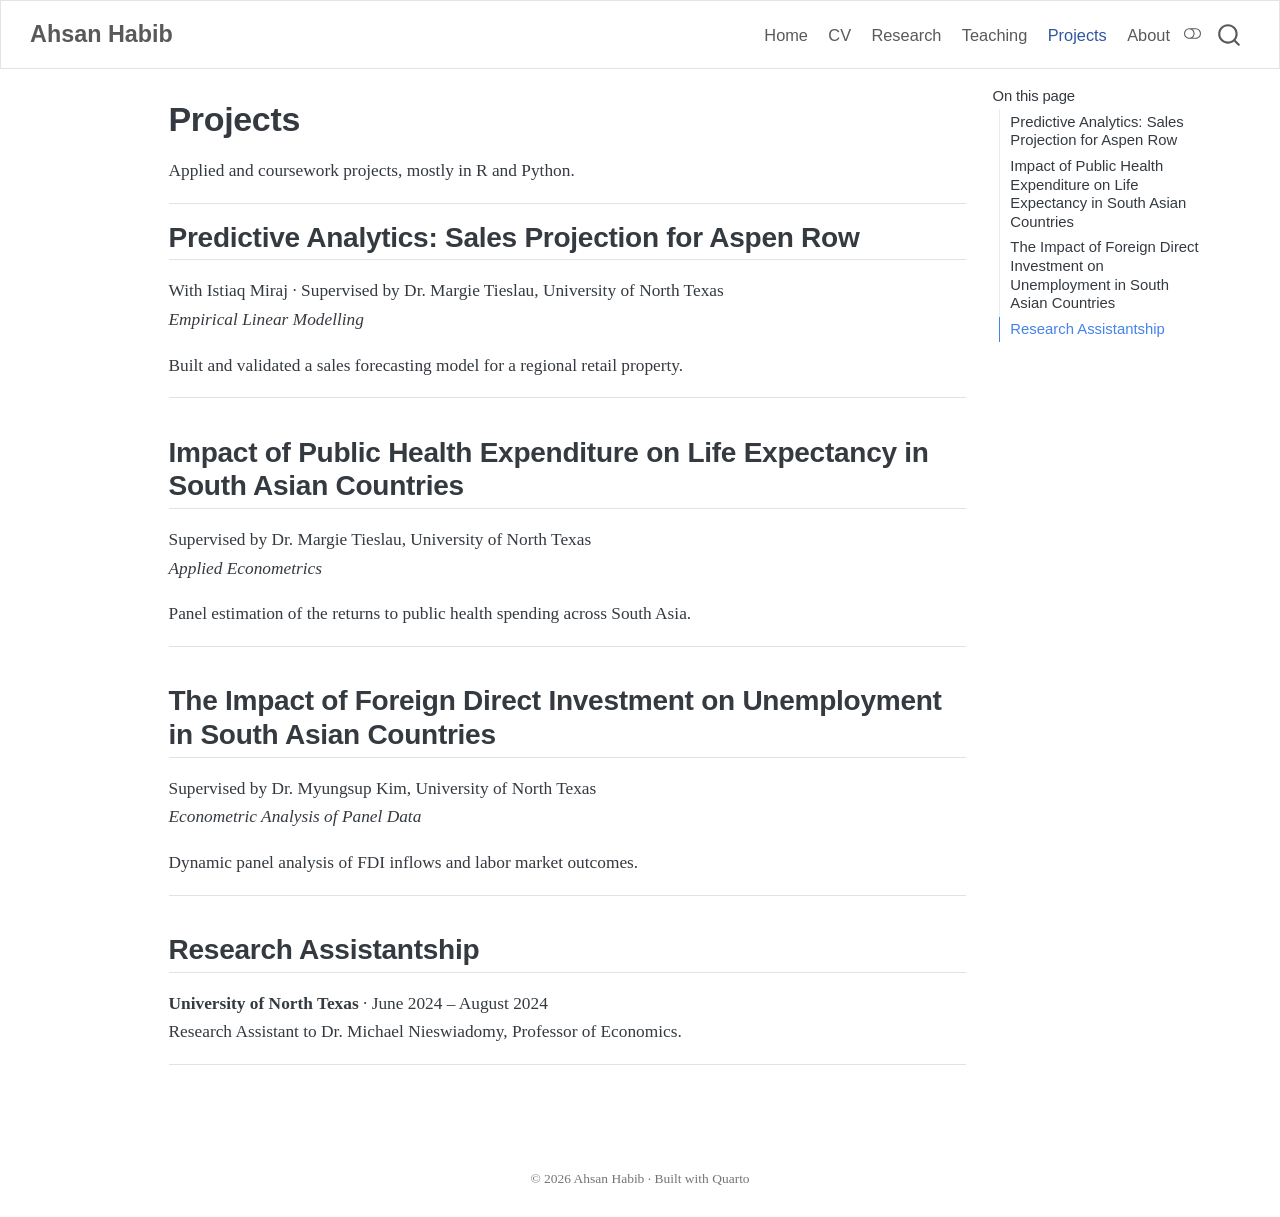
==== docs/projects.html @ 42c0e7d1 "site files" ====
<!DOCTYPE html>
<html xmlns="http://www.w3.org/1999/xhtml" lang="en" xml:lang="en"><head>

<meta charset="utf-8">
<meta name="generator" content="quarto-1.10.18">

<meta name="viewport" content="width=device-width, initial-scale=1.0, user-scalable=yes">


<title>Projects – Ahsan Habib</title>
<style>
/* Default styles provided by pandoc.
** See https://pandoc.org/MANUAL.html#variables-for-html for config info.
*/
span.smallcaps{font-variant: small-caps;}
div.columns{display: flex; gap: 1.5em;}
div.column{flex: auto;}
@media screen {
div.columns{gap: min(4vw, 1.5em);}
div.column{overflow-x: auto;}
}
div.hanging-indent{margin-left: 1.5em; text-indent: -1.5em;}
ul.task-list{list-style: none;}
ul.task-list li input[type="checkbox"] {
  width: 0.8em;
  margin: 0 0.8em 0.2em -1em; /* quarto-specific, see https://github.com/quarto-dev/quarto-cli/issues/4556 */ 
  vertical-align: middle;
}
</style>


<script src="site_libs/quarto-nav/quarto-nav.js"></script>
<script src="site_libs/quarto-nav/headroom.min.js"></script>
<script src="site_libs/clipboard/clipboard.min.js"></script>
<script src="site_libs/quarto-search/autocomplete.umd.js"></script>
<script src="site_libs/quarto-search/fuse.min.js"></script>
<script src="site_libs/quarto-search/quarto-search.js"></script>
<meta name="quarto:offset" content="./">
<link href="./images/favicon.png" rel="icon" type="image/png">
<script src="site_libs/quarto-html/quarto.js" type="module"></script>
<script src="site_libs/quarto-html/tabsets/tabsets.js" type="module"></script>
<script src="site_libs/quarto-html/popper.min.js"></script>
<script src="site_libs/quarto-html/tippy.umd.min.js"></script>
<script src="site_libs/quarto-html/anchor.min.js"></script>
<link href="site_libs/quarto-html/tippy.css" rel="stylesheet">
<link href="site_libs/quarto-html/quarto-syntax-highlighting-64a204ab8560d761af7679ceaba22944.css" rel="stylesheet" class="quarto-color-scheme" id="quarto-text-highlighting-styles">
<link href="site_libs/quarto-html/quarto-syntax-highlighting-dark-b85bc7c33db8c58e0ec93c3465666fed.css" rel="stylesheet" class="quarto-color-scheme quarto-color-alternate" id="quarto-text-highlighting-styles">
<link href="site_libs/quarto-html/quarto-syntax-highlighting-64a204ab8560d761af7679ceaba22944.css" rel="stylesheet" class="quarto-color-scheme-extra" id="quarto-text-highlighting-styles">
<script src="site_libs/bootstrap/bootstrap.min.js"></script>
<link href="site_libs/bootstrap/bootstrap-icons.css" rel="stylesheet">
<link href="site_libs/bootstrap/bootstrap-e5f91ad3aecf1eb9d35c53ff38ad6c57.min.css" rel="stylesheet" append-hash="true" class="quarto-color-scheme" id="quarto-bootstrap" data-mode="light">
<link href="site_libs/bootstrap/bootstrap-dark-8b348f4b4b74a528bf910da1e8c5139e.min.css" rel="stylesheet" append-hash="true" class="quarto-color-scheme quarto-color-alternate" id="quarto-bootstrap" data-mode="dark">
<link href="site_libs/bootstrap/bootstrap-e5f91ad3aecf1eb9d35c53ff38ad6c57.min.css" rel="stylesheet" append-hash="true" class="quarto-color-scheme-extra" id="quarto-bootstrap" data-mode="light">
<script id="quarto-search-options" type="application/json">{
  "location": "navbar",
  "copy-button": false,
  "collapse-after": 3,
  "panel-placement": "end",
  "type": "overlay",
  "limit": 50,
  "keyboard-shortcut": [
    "f",
    "/",
    "s"
  ],
  "show-item-context": false,
  "language": {
    "search-no-results-text": "No results",
    "search-matching-documents-text": "matching documents",
    "search-copy-link-title": "Copy link to search",
    "search-hide-matches-text": "Hide additional matches",
    "search-more-match-text": "more match in this document",
    "search-more-matches-text": "more matches in this document",
    "search-clear-button-title": "Clear",
    "search-text-placeholder": "",
    "search-detached-cancel-button-title": "Cancel",
    "search-submit-button-title": "Submit",
    "search-label": "Search"
  }
}</script>


<link rel="stylesheet" href="styles.css">
</head>

<body class="nav-fixed quarto-light"><script id="quarto-html-before-body" type="application/javascript">
    const toggleBodyColorMode = (bsSheetEl) => {
      const mode = bsSheetEl.getAttribute("data-mode");
      const bodyEl = window.document.querySelector("body");
      if (mode === "dark") {
        bodyEl.classList.add("quarto-dark");
        bodyEl.classList.remove("quarto-light");
      } else {
        bodyEl.classList.add("quarto-light");
        bodyEl.classList.remove("quarto-dark");
      }
    }
    const toggleBodyColorPrimary = () => {
      const bsSheetEl = window.document.querySelector("link#quarto-bootstrap:not([rel=disabled-stylesheet])");
      if (bsSheetEl) {
        toggleBodyColorMode(bsSheetEl);
      }
    }
    const setColorSchemeToggle = (alternate) => {
      const toggles = window.document.querySelectorAll('.quarto-color-scheme-toggle');
      for (let i=0; i < toggles.length; i++) {
        const toggle = toggles[i];
        if (toggle) {
          if (alternate) {
            toggle.classList.add("alternate");
          } else {
            toggle.classList.remove("alternate");
          }
        }
      }
    };
    const toggleColorMode = (alternate) => {
      // Switch the stylesheets
      const primaryStylesheets = window.document.querySelectorAll('link.quarto-color-scheme:not(.quarto-color-alternate)');
      const alternateStylesheets = window.document.querySelectorAll('link.quarto-color-scheme.quarto-color-alternate');
      manageTransitions('#quarto-margin-sidebar .nav-link', false);
      if (alternate) {
        // note: dark is layered on light, we don't disable primary!
        enableStylesheet(alternateStylesheets);
        for (const sheetNode of alternateStylesheets) {
          if (sheetNode.id === "quarto-bootstrap") {
            toggleBodyColorMode(sheetNode);
          }
        }
      } else {
        disableStylesheet(alternateStylesheets);
        enableStylesheet(primaryStylesheets)
        toggleBodyColorPrimary();
      }
      manageTransitions('#quarto-margin-sidebar .nav-link', true);
      // Switch the toggles
      setColorSchemeToggle(alternate)
      // Hack to workaround the fact that safari doesn't
      // properly recolor the scrollbar when toggling (#1455)
      if (navigator.userAgent.indexOf('Safari') > 0 && navigator.userAgent.indexOf('Chrome') == -1) {
        manageTransitions("body", false);
        window.scrollTo(0, 1);
        setTimeout(() => {
          window.scrollTo(0, 0);
          manageTransitions("body", true);
        }, 40);
      }
    }
    const disableStylesheet = (stylesheets) => {
      for (let i=0; i < stylesheets.length; i++) {
        const stylesheet = stylesheets[i];
        stylesheet.rel = 'disabled-stylesheet';
      }
    }
    const enableStylesheet = (stylesheets) => {
      for (let i=0; i < stylesheets.length; i++) {
        const stylesheet = stylesheets[i];
        if(stylesheet.rel !== 'stylesheet') { // for Chrome, which will still FOUC without this check
          stylesheet.rel = 'stylesheet';
        }
      }
    }
    const manageTransitions = (selector, allowTransitions) => {
      const els = window.document.querySelectorAll(selector);
      for (let i=0; i < els.length; i++) {
        const el = els[i];
        if (allowTransitions) {
          el.classList.remove('notransition');
        } else {
          el.classList.add('notransition');
        }
      }
    }
    const isFileUrl = () => {
      return window.location.protocol === 'file:';
    }
    const hasAlternateSentinel = () => {
      let styleSentinel = getColorSchemeSentinel();
      if (styleSentinel !== null) {
        return styleSentinel === "alternate";
      } else {
        return false;
      }
    }
    const setStyleSentinel = (alternate) => {
      const value = alternate ? "alternate" : "default";
      if (!isFileUrl()) {
        window.localStorage.setItem("quarto-color-scheme", value);
      } else {
        localAlternateSentinel = value;
      }
    }
    const getColorSchemeSentinel = () => {
      if (!isFileUrl()) {
        const storageValue = window.localStorage.getItem("quarto-color-scheme");
        return storageValue != null ? storageValue : localAlternateSentinel;
      } else {
        return localAlternateSentinel;
      }
    }
    const toggleGiscusIfUsed = (isAlternate, darkModeDefault) => {
      const baseTheme = document.querySelector('#giscus-base-theme')?.value ?? 'light';
      const alternateTheme = document.querySelector('#giscus-alt-theme')?.value ?? 'dark';
      let newTheme = '';
      if(authorPrefersDark) {
        newTheme = isAlternate ? baseTheme : alternateTheme;
      } else {
        newTheme = isAlternate ? alternateTheme : baseTheme;
      }
      const changeGiscusTheme = () => {
        // From: https://github.com/giscus/giscus/issues/336
        const sendMessage = (message) => {
          const iframe = document.querySelector('iframe.giscus-frame');
          if (!iframe) return;
          iframe.contentWindow.postMessage({ giscus: message }, 'https://giscus.app');
        }
        sendMessage({
          setConfig: {
            theme: newTheme
          }
        });
      }
      const isGiscussLoaded = window.document.querySelector('iframe.giscus-frame') !== null;
      if (isGiscussLoaded) {
        changeGiscusTheme();
      }
    };
    const authorPrefersDark = false;
    const darkModeDefault = authorPrefersDark;
      document.querySelector('link#quarto-text-highlighting-styles.quarto-color-scheme-extra').rel = 'disabled-stylesheet';
      document.querySelector('link#quarto-bootstrap.quarto-color-scheme-extra').rel = 'disabled-stylesheet';
    let localAlternateSentinel = darkModeDefault ? 'alternate' : 'default';
    // Dark / light mode switch
    window.quartoToggleColorScheme = () => {
      // Read the current dark / light value
      let toAlternate = !hasAlternateSentinel();
      toggleColorMode(toAlternate);
      setStyleSentinel(toAlternate);
      toggleGiscusIfUsed(toAlternate, darkModeDefault);
      window.dispatchEvent(new Event('resize'));
    };
    // Switch to dark mode if need be
    if (hasAlternateSentinel()) {
      toggleColorMode(true);
    } else {
      toggleColorMode(false);
    }
  </script>

<div id="quarto-search-results"></div>
  <header id="quarto-header" class="headroom fixed-top">
    <nav class="navbar navbar-expand-lg " data-bs-theme="dark">
      <div class="navbar-container container-fluid">
      <div class="navbar-brand-container mx-auto">
    <a class="navbar-brand" href="./index.html">
    <span class="navbar-title">Ahsan Habib</span>
    </a>
  </div>
            <div id="quarto-search" class="" title="Search"></div>
          <button class="navbar-toggler" type="button" data-bs-toggle="collapse" data-bs-target="#navbarCollapse" aria-controls="navbarCollapse" role="menu" aria-expanded="false" aria-label="Toggle navigation" onclick="if (window.quartoToggleHeadroom) { window.quartoToggleHeadroom(); }">
  <span class="navbar-toggler-icon"></span>
</button>
          <div class="collapse navbar-collapse" id="navbarCollapse">
            <ul class="navbar-nav navbar-nav-scroll ms-auto">
  <li class="nav-item">
    <a class="nav-link" href="./index.html"> 
<span class="menu-text">Home</span></a>
  </li>  
  <li class="nav-item">
    <a class="nav-link" href="./ahsan_habib_cv.pdf"> 
<span class="menu-text">CV</span></a>
  </li>  
  <li class="nav-item">
    <a class="nav-link" href="./research.html"> 
<span class="menu-text">Research</span></a>
  </li>  
  <li class="nav-item">
    <a class="nav-link" href="./teaching.html"> 
<span class="menu-text">Teaching</span></a>
  </li>  
  <li class="nav-item">
    <a class="nav-link active" href="./projects.html" aria-current="page"> 
<span class="menu-text">Projects</span></a>
  </li>  
  <li class="nav-item">
    <a class="nav-link" href="./about.html"> 
<span class="menu-text">About</span></a>
  </li>  
</ul>
          </div> <!-- /navcollapse -->
            <div class="quarto-navbar-tools">
  <a href="" class="quarto-color-scheme-toggle quarto-navigation-tool  px-1" onclick="window.quartoToggleColorScheme(); return false;" title="Toggle dark mode"><i class="bi"></i></a>
</div>
      </div> <!-- /container-fluid -->
    </nav>
</header>
<!-- content -->
<div id="quarto-content" class="quarto-container page-columns page-rows-contents page-layout-article page-navbar">
<!-- sidebar -->
<!-- margin-sidebar -->
    <div id="quarto-margin-sidebar" class="sidebar margin-sidebar">
        <nav id="TOC" role="doc-toc" class="toc-active">
    <h2 id="toc-title">On this page</h2>
   
  <ul>
  <li><a href="#predictive-analytics-sales-projection-for-aspen-row" id="toc-predictive-analytics-sales-projection-for-aspen-row" class="nav-link active" data-scroll-target="#predictive-analytics-sales-projection-for-aspen-row">Predictive Analytics: Sales Projection for Aspen Row</a></li>
  <li><a href="#impact-of-public-health-expenditure-on-life-expectancy-in-south-asian-countries" id="toc-impact-of-public-health-expenditure-on-life-expectancy-in-south-asian-countries" class="nav-link" data-scroll-target="#impact-of-public-health-expenditure-on-life-expectancy-in-south-asian-countries">Impact of Public Health Expenditure on Life Expectancy in South Asian Countries</a></li>
  <li><a href="#the-impact-of-foreign-direct-investment-on-unemployment-in-south-asian-countries" id="toc-the-impact-of-foreign-direct-investment-on-unemployment-in-south-asian-countries" class="nav-link" data-scroll-target="#the-impact-of-foreign-direct-investment-on-unemployment-in-south-asian-countries">The Impact of Foreign Direct Investment on Unemployment in South Asian Countries</a></li>
  <li><a href="#research-assistantship" id="toc-research-assistantship" class="nav-link" data-scroll-target="#research-assistantship">Research Assistantship</a></li>
  </ul>
</nav>
    </div>
<!-- main -->
<main class="content" id="quarto-document-content">


<header id="title-block-header" class="quarto-title-block default">
<div class="quarto-title">
<h1 class="title">Projects</h1>
</div>



<div class="quarto-title-meta">

    
  
    
  </div>
  


</header>


<p>Applied and coursework projects, mostly in R and Python.</p>
<hr>
<section id="predictive-analytics-sales-projection-for-aspen-row" class="level2">
<h2 class="anchored" data-anchor-id="predictive-analytics-sales-projection-for-aspen-row">Predictive Analytics: Sales Projection for Aspen Row</h2>
<p>With Istiaq Miraj · Supervised by Dr.&nbsp;Margie Tieslau, University of North Texas<br>
<em>Empirical Linear Modelling</em></p>
<p>Built and validated a sales forecasting model for a regional retail property.</p>
<hr>
</section>
<section id="impact-of-public-health-expenditure-on-life-expectancy-in-south-asian-countries" class="level2">
<h2 class="anchored" data-anchor-id="impact-of-public-health-expenditure-on-life-expectancy-in-south-asian-countries">Impact of Public Health Expenditure on Life Expectancy in South Asian Countries</h2>
<p>Supervised by Dr.&nbsp;Margie Tieslau, University of North Texas<br>
<em>Applied Econometrics</em></p>
<p>Panel estimation of the returns to public health spending across South Asia.</p>
<hr>
</section>
<section id="the-impact-of-foreign-direct-investment-on-unemployment-in-south-asian-countries" class="level2">
<h2 class="anchored" data-anchor-id="the-impact-of-foreign-direct-investment-on-unemployment-in-south-asian-countries">The Impact of Foreign Direct Investment on Unemployment in South Asian Countries</h2>
<p>Supervised by Dr.&nbsp;Myungsup Kim, University of North Texas<br>
<em>Econometric Analysis of Panel Data</em></p>
<p>Dynamic panel analysis of FDI inflows and labor market outcomes.</p>
<hr>
</section>
<section id="research-assistantship" class="level2">
<h2 class="anchored" data-anchor-id="research-assistantship">Research Assistantship</h2>
<p><strong>University of North Texas</strong> · June 2024 – August 2024<br>
Research Assistant to Dr.&nbsp;Michael Nieswiadomy, Professor of Economics.</p>
<hr>
<!-- As you write code you're willing to share, add repository links here:
     [GitHub repository](https://github.com/YOURUSERNAME/project-name)
-->


</section>

</main> <!-- /main -->
<script id="quarto-html-after-body" type="application/javascript">
  window.document.addEventListener("DOMContentLoaded", function (event) {
    // Ensure there is a toggle, if there isn't float one in the top right
    if (window.document.querySelector('.quarto-color-scheme-toggle') === null) {
      const a = window.document.createElement('a');
      a.classList.add('top-right');
      a.classList.add('quarto-color-scheme-toggle');
      a.href = "";
      a.onclick = function() { try { window.quartoToggleColorScheme(); } catch {} return false; };
      const i = window.document.createElement("i");
      i.classList.add('bi');
      a.appendChild(i);
      window.document.body.appendChild(a);
    }
    setColorSchemeToggle(hasAlternateSentinel())
    const icon = "";
    const anchorJS = new window.AnchorJS();
    anchorJS.options = {
      placement: 'right',
      icon: icon
    };
    anchorJS.add('.anchored');
    const isCodeAnnotation = (el) => {
      for (const clz of el.classList) {
        if (clz.startsWith('code-annotation-')) {                     
          return true;
        }
      }
      return false;
    }
    const onCopySuccess = function(e) {
      // button target
      const button = e.trigger;
      // don't keep focus
      button.blur();
      // flash "checked"
      button.classList.add('code-copy-button-checked');
      var currentTitle = button.getAttribute("title");
      button.setAttribute("title", "Copied!");
      let tooltip;
      if (window.bootstrap) {
        button.setAttribute("data-bs-toggle", "tooltip");
        button.setAttribute("data-bs-placement", "left");
        button.setAttribute("data-bs-title", "Copied!");
        tooltip = new bootstrap.Tooltip(button, 
          { trigger: "manual", 
            customClass: "code-copy-button-tooltip",
            offset: [0, -8]});
        tooltip.show();    
      }
      setTimeout(function() {
        if (tooltip) {
          tooltip.hide();
          button.removeAttribute("data-bs-title");
          button.removeAttribute("data-bs-toggle");
          button.removeAttribute("data-bs-placement");
        }
        button.setAttribute("title", currentTitle);
        button.classList.remove('code-copy-button-checked');
      }, 1000);
      // clear code selection
      e.clearSelection();
    }
    const getTextToCopy = function(trigger) {
      const outerScaffold = trigger.parentElement.cloneNode(true);
      const codeEl = outerScaffold.querySelector('code');
      for (const childEl of codeEl.children) {
        if (isCodeAnnotation(childEl)) {
          childEl.remove();
        }
      }
      return codeEl.innerText;
    }
    const clipboard = new window.ClipboardJS('.code-copy-button:not([data-in-quarto-modal])', {
      text: getTextToCopy
    });
    clipboard.on('success', onCopySuccess);
    if (window.document.getElementById('quarto-embedded-source-code-modal')) {
      const clipboardModal = new window.ClipboardJS('.code-copy-button[data-in-quarto-modal]', {
        text: getTextToCopy,
        container: window.document.getElementById('quarto-embedded-source-code-modal')
      });
      clipboardModal.on('success', onCopySuccess);
    }
      var localhostRegex = new RegExp(/^(?:http|https):\/\/localhost\:?[0-9]*\//);
      var mailtoRegex = new RegExp(/^mailto:/);
        var filterRegex = new RegExp("https:\/\/ahsanhabib-fin\.github\.io");
      var isInternal = (href) => {
          return filterRegex.test(href) || localhostRegex.test(href) || mailtoRegex.test(href);
      }
      // Inspect non-navigation links and adorn them if external
     var links = window.document.querySelectorAll('a[href]:not(.nav-link):not(.navbar-brand):not(.toc-action):not(.sidebar-link):not(.sidebar-item-toggle):not(.pagination-link):not(.no-external):not([aria-hidden]):not(.dropdown-item):not(.quarto-navigation-tool):not(.about-link)');
      for (var i=0; i<links.length; i++) {
        const link = links[i];
        if (!isInternal(link.href)) {
          // undo the damage that might have been done by quarto-nav.js in the case of
          // links that we want to consider external
          if (link.dataset.originalHref !== undefined) {
            link.href = link.dataset.originalHref;
          }
            // target, if specified
            link.setAttribute("target", "_blank");
            if (link.getAttribute("rel") === null) {
              link.setAttribute("rel", "noopener");
            }
        }
      }
    function tippyHover(el, contentFn, onTriggerFn, onUntriggerFn) {
      const config = {
        allowHTML: true,
        maxWidth: 500,
        delay: 100,
        arrow: false,
        appendTo: function(el) {
            return el.parentElement;
        },
        interactive: true,
        interactiveBorder: 10,
        theme: 'quarto',
        placement: 'bottom-start',
      };
      if (contentFn) {
        config.content = contentFn;
      }
      if (onTriggerFn) {
        config.onTrigger = onTriggerFn;
      }
      if (onUntriggerFn) {
        config.onUntrigger = onUntriggerFn;
      }
      window.tippy(el, config); 
    }
    const noterefs = window.document.querySelectorAll('a[role="doc-noteref"]');
    for (var i=0; i<noterefs.length; i++) {
      const ref = noterefs[i];
      tippyHover(ref, function() {
        // use id or data attribute instead here
        let href = ref.getAttribute('data-footnote-href') || ref.getAttribute('href');
        try { href = new URL(href).hash; } catch {}
        const id = href.replace(/^#\/?/, "");
        const note = window.document.getElementById(id);
        if (note) {
          return note.innerHTML;
        } else {
          return "";
        }
      });
    }
    const xrefs = window.document.querySelectorAll('a.quarto-xref');
    const processXRef = (id, note) => {
      // Strip column container classes
      const stripColumnClz = (el) => {
        el.classList.remove("page-full", "page-columns");
        if (el.children) {
          for (const child of el.children) {
            stripColumnClz(child);
          }
        }
      }
      stripColumnClz(note)
      if (id === null || id.startsWith('sec-')) {
        // Special case sections, only their first couple elements
        const container = document.createElement("div");
        if (note.children && note.children.length > 2) {
          container.appendChild(note.children[0].cloneNode(true));
          for (let i = 1; i < note.children.length; i++) {
            const child = note.children[i];
            if (child.tagName === "P" && child.innerText === "") {
              continue;
            } else {
              container.appendChild(child.cloneNode(true));
              break;
            }
          }
          if (window.Quarto?.typesetMath) {
            window.Quarto.typesetMath(container);
          }
          return container.innerHTML
        } else {
          if (window.Quarto?.typesetMath) {
            window.Quarto.typesetMath(note);
          }
          return note.innerHTML;
        }
      } else {
        // Remove any anchor links if they are present
        const anchorLink = note.querySelector('a.anchorjs-link');
        if (anchorLink) {
          anchorLink.remove();
        }
        if (window.Quarto?.typesetMath) {
          window.Quarto.typesetMath(note);
        }
        if (note.classList.contains("callout")) {
          return note.outerHTML;
        } else {
          return note.innerHTML;
        }
      }
    }
    for (var i=0; i<xrefs.length; i++) {
      const xref = xrefs[i];
      tippyHover(xref, undefined, function(instance) {
        instance.disable();
        let url = xref.getAttribute('href');
        let hash = undefined; 
        if (url.startsWith('#')) {
          hash = url;
        } else {
          try { hash = new URL(url).hash; } catch {}
        }
        if (hash) {
          const id = hash.replace(/^#\/?/, "");
          const note = window.document.getElementById(id);
          if (note !== null) {
            try {
              const html = processXRef(id, note.cloneNode(true));
              instance.setContent(html);
            } finally {
              instance.enable();
              instance.show();
            }
          } else {
            // See if we can fetch this
            fetch(url.split('#')[0])
            .then(res => res.text())
            .then(html => {
              const parser = new DOMParser();
              const htmlDoc = parser.parseFromString(html, "text/html");
              const note = htmlDoc.getElementById(id);
              if (note !== null) {
                const html = processXRef(id, note);
                instance.setContent(html);
              } 
            }).finally(() => {
              instance.enable();
              instance.show();
            });
          }
        } else {
          // See if we can fetch a full url (with no hash to target)
          // This is a special case and we should probably do some content thinning / targeting
          fetch(url)
          .then(res => res.text())
          .then(html => {
            const parser = new DOMParser();
            const htmlDoc = parser.parseFromString(html, "text/html");
            const note = htmlDoc.querySelector('main.content');
            if (note !== null) {
              // This should only happen for chapter cross references
              // (since there is no id in the URL)
              // remove the first header
              if (note.children.length > 0 && note.children[0].tagName === "HEADER") {
                note.children[0].remove();
              }
              const html = processXRef(null, note);
              instance.setContent(html);
            } 
          }).finally(() => {
            instance.enable();
            instance.show();
          });
        }
      }, function(instance) {
      });
    }
        let selectedAnnoteEl;
        const selectorForAnnotation = ( cell, annotation) => {
          let cellAttr = 'data-code-cell="' + cell + '"';
          let lineAttr = 'data-code-annotation="' +  annotation + '"';
          const selector = 'span[' + cellAttr + '][' + lineAttr + ']';
          return selector;
        }
        const selectCodeLines = (annoteEl) => {
          const doc = window.document;
          const targetCell = annoteEl.getAttribute("data-target-cell");
          const targetAnnotation = annoteEl.getAttribute("data-target-annotation");
          const annoteSpan = window.document.querySelector(selectorForAnnotation(targetCell, targetAnnotation));
          const lines = annoteSpan.getAttribute("data-code-lines").split(",");
          const lineIds = lines.map((line) => {
            return targetCell + "-" + line;
          })
          let top = null;
          let height = null;
          let parent = null;
          if (lineIds.length > 0) {
              //compute the position of the single el (top and bottom and make a div)
              const el = window.document.getElementById(lineIds[0]);
              top = el.offsetTop;
              height = el.offsetHeight;
              parent = el.parentElement.parentElement;
            if (lineIds.length > 1) {
              const lastEl = window.document.getElementById(lineIds[lineIds.length - 1]);
              const bottom = lastEl.offsetTop + lastEl.offsetHeight;
              height = bottom - top;
            }
            if (top !== null && height !== null && parent !== null) {
              // cook up a div (if necessary) and position it 
              let div = window.document.getElementById("code-annotation-line-highlight");
              if (div === null) {
                div = window.document.createElement("div");
                div.setAttribute("id", "code-annotation-line-highlight");
                div.style.position = 'absolute';
                parent.appendChild(div);
              }
              div.style.top = top - 2 + "px";
              div.style.height = height + 4 + "px";
              div.style.left = 0;
              let gutterDiv = window.document.getElementById("code-annotation-line-highlight-gutter");
              if (gutterDiv === null) {
                gutterDiv = window.document.createElement("div");
                gutterDiv.setAttribute("id", "code-annotation-line-highlight-gutter");
                gutterDiv.style.position = 'absolute';
                const codeCell = window.document.getElementById(targetCell);
                const gutter = codeCell.querySelector('.code-annotation-gutter');
                gutter.appendChild(gutterDiv);
              }
              gutterDiv.style.top = top - 2 + "px";
              gutterDiv.style.height = height + 4 + "px";
            }
            selectedAnnoteEl = annoteEl;
          }
        };
        const unselectCodeLines = () => {
          const elementsIds = ["code-annotation-line-highlight", "code-annotation-line-highlight-gutter"];
          elementsIds.forEach((elId) => {
            const div = window.document.getElementById(elId);
            if (div) {
              div.remove();
            }
          });
          selectedAnnoteEl = undefined;
        };
          // Handle positioning of the toggle
      window.addEventListener(
        "resize",
        throttle(() => {
          elRect = undefined;
          if (selectedAnnoteEl) {
            selectCodeLines(selectedAnnoteEl);
          }
        }, 10)
      );
      function throttle(fn, ms) {
      let throttle = false;
      let timer;
        return (...args) => {
          if(!throttle) { // first call gets through
              fn.apply(this, args);
              throttle = true;
          } else { // all the others get throttled
              if(timer) clearTimeout(timer); // cancel #2
              timer = setTimeout(() => {
                fn.apply(this, args);
                timer = throttle = false;
              }, ms);
          }
        };
      }
        // Attach click handler to the DT
        const annoteDls = window.document.querySelectorAll('dt[data-target-cell]');
        for (const annoteDlNode of annoteDls) {
          annoteDlNode.addEventListener('click', (event) => {
            const clickedEl = event.target;
            if (clickedEl !== selectedAnnoteEl) {
              unselectCodeLines();
              const activeEl = window.document.querySelector('dt[data-target-cell].code-annotation-active');
              if (activeEl) {
                activeEl.classList.remove('code-annotation-active');
              }
              selectCodeLines(clickedEl);
              clickedEl.classList.add('code-annotation-active');
            } else {
              // Unselect the line
              unselectCodeLines();
              clickedEl.classList.remove('code-annotation-active');
            }
          });
        }
    const findCites = (el) => {
      const parentEl = el.parentElement;
      if (parentEl) {
        const cites = parentEl.dataset.cites;
        if (cites) {
          return {
            el,
            cites: cites.split(' ')
          };
        } else {
          return findCites(el.parentElement)
        }
      } else {
        return undefined;
      }
    };
    var bibliorefs = window.document.querySelectorAll('a[role="doc-biblioref"]');
    for (var i=0; i<bibliorefs.length; i++) {
      const ref = bibliorefs[i];
      const citeInfo = findCites(ref);
      if (citeInfo) {
        tippyHover(citeInfo.el, function() {
          var popup = window.document.createElement('div');
          citeInfo.cites.forEach(function(cite) {
            var citeDiv = window.document.createElement('div');
            citeDiv.classList.add('hanging-indent');
            citeDiv.classList.add('csl-entry');
            var biblioDiv = window.document.getElementById('ref-' + cite);
            if (biblioDiv) {
              citeDiv.innerHTML = biblioDiv.innerHTML;
            }
            popup.appendChild(citeDiv);
          });
          return popup.innerHTML;
        });
      }
    }
  });
  </script>
</div> <!-- /content -->
<footer class="footer">
  <div class="nav-footer">
    <div class="nav-footer-left">
      &nbsp;
    </div>   
    <div class="nav-footer-center">
<p>© 2026 Ahsan Habib · Built with <a href="https://quarto.org">Quarto</a></p>
</div>
    <div class="nav-footer-right">
      &nbsp;
    </div>
  </div>
</footer>




</body></html>
---- docs/site_libs/quarto-html/tippy.css ----
.tippy-box[data-animation=fade][data-state=hidden]{opacity:0}[data-tippy-root]{max-width:calc(100vw - 10px)}.tippy-box{position:relative;background-color:#333;color:#fff;border-radius:4px;font-size:14px;line-height:1.4;white-space:normal;outline:0;transition-property:transform,visibility,opacity}.tippy-box[data-placement^=top]>.tippy-arrow{bottom:0}.tippy-box[data-placement^=top]>.tippy-arrow:before{bottom:-7px;left:0;border-width:8px 8px 0;border-top-color:initial;transform-origin:center top}.tippy-box[data-placement^=bottom]>.tippy-arrow{top:0}.tippy-box[data-placement^=bottom]>.tippy-arrow:before{top:-7px;left:0;border-width:0 8px 8px;border-bottom-color:initial;transform-origin:center bottom}.tippy-box[data-placement^=left]>.tippy-arrow{right:0}.tippy-box[data-placement^=left]>.tippy-arrow:before{border-width:8px 0 8px 8px;border-left-color:initial;right:-7px;transform-origin:center left}.tippy-box[data-placement^=right]>.tippy-arrow{left:0}.tippy-box[data-placement^=right]>.tippy-arrow:before{left:-7px;border-width:8px 8px 8px 0;border-right-color:initial;transform-origin:center right}.tippy-box[data-inertia][data-state=visible]{transition-timing-function:cubic-bezier(.54,1.5,.38,1.11)}.tippy-arrow{width:16px;height:16px;color:#333}.tippy-arrow:before{content:"";position:absolute;border-color:transparent;border-style:solid}.tippy-content{position:relative;padding:5px 9px;z-index:1}
---- docs/site_libs/quarto-html/quarto-syntax-highlighting-64a204ab8560d761af7679ceaba22944.css ----
/* quarto syntax highlight colors */
:root {
  --quarto-hl-ot-color: #003B4F;
  --quarto-hl-at-color: #657422;
  --quarto-hl-ss-color: #20794D;
  --quarto-hl-an-color: #5E5E5E;
  --quarto-hl-fu-color: #4758AB;
  --quarto-hl-st-color: #20794D;
  --quarto-hl-cf-color: #003B4F;
  --quarto-hl-op-color: #5E5E5E;
  --quarto-hl-er-color: #AD0000;
  --quarto-hl-bn-color: #AD0000;
  --quarto-hl-al-color: #AD0000;
  --quarto-hl-va-color: #111111;
  --quarto-hl-bu-color: inherit;
  --quarto-hl-ex-color: inherit;
  --quarto-hl-pp-color: #AD0000;
  --quarto-hl-in-color: #5E5E5E;
  --quarto-hl-vs-color: #20794D;
  --quarto-hl-wa-color: #5E5E5E;
  --quarto-hl-do-color: #5E5E5E;
  --quarto-hl-im-color: #00769E;
  --quarto-hl-ch-color: #20794D;
  --quarto-hl-dt-color: #AD0000;
  --quarto-hl-fl-color: #AD0000;
  --quarto-hl-co-color: #5E5E5E;
  --quarto-hl-cv-color: #5E5E5E;
  --quarto-hl-cn-color: #8f5902;
  --quarto-hl-sc-color: #5E5E5E;
  --quarto-hl-dv-color: #AD0000;
  --quarto-hl-kw-color: #003B4F;
}

/* other quarto variables */
:root {
  --quarto-font-monospace: SFMono-Regular, Menlo, Monaco, Consolas, "Liberation Mono", "Courier New", monospace;
}

/* syntax highlight based on Pandoc's rules */
pre > code.sourceCode > span {
  color: #003B4F;
}

code.sourceCode > span {
  color: #003B4F;
}

div.sourceCode,
div.sourceCode pre.sourceCode {
  color: #003B4F;
}

/* Normal */
code span {
  color: #003B4F;
}

/* Alert */
code span.al {
  color: #AD0000;
  font-style: inherit;
}

/* Annotation */
code span.an {
  color: #5E5E5E;
  font-style: inherit;
}

/* Attribute */
code span.at {
  color: #657422;
  font-style: inherit;
}

/* BaseN */
code span.bn {
  color: #AD0000;
  font-style: inherit;
}

/* BuiltIn */
code span.bu {
  font-style: inherit;
}

/* ControlFlow */
code span.cf {
  color: #003B4F;
  font-weight: bold;
  font-style: inherit;
}

/* Char */
code span.ch {
  color: #20794D;
  font-style: inherit;
}

/* Constant */
code span.cn {
  color: #8f5902;
  font-style: inherit;
}

/* Comment */
code span.co {
  color: #5E5E5E;
  font-style: inherit;
}

/* CommentVar */
code span.cv {
  color: #5E5E5E;
  font-style: italic;
}

/* Documentation */
code span.do {
  color: #5E5E5E;
  font-style: italic;
}

/* DataType */
code span.dt {
  color: #AD0000;
  font-style: inherit;
}

/* DecVal */
code span.dv {
  color: #AD0000;
  font-style: inherit;
}

/* Error */
code span.er {
  color: #AD0000;
  font-style: inherit;
}

/* Extension */
code span.ex {
  font-style: inherit;
}

/* Float */
code span.fl {
  color: #AD0000;
  font-style: inherit;
}

/* Function */
code span.fu {
  color: #4758AB;
  font-style: inherit;
}

/* Import */
code span.im {
  color: #00769E;
  font-style: inherit;
}

/* Information */
code span.in {
  color: #5E5E5E;
  font-style: inherit;
}

/* Keyword */
code span.kw {
  color: #003B4F;
  font-weight: bold;
  font-style: inherit;
}

/* Operator */
code span.op {
  color: #5E5E5E;
  font-style: inherit;
}

/* Other */
code span.ot {
  color: #003B4F;
  font-style: inherit;
}

/* Preprocessor */
code span.pp {
  color: #AD0000;
  font-style: inherit;
}

/* SpecialChar */
code span.sc {
  color: #5E5E5E;
  font-style: inherit;
}

/* SpecialString */
code span.ss {
  color: #20794D;
  font-style: inherit;
}

/* String */
code span.st {
  color: #20794D;
  font-style: inherit;
}

/* Variable */
code span.va {
  color: #111111;
  font-style: inherit;
}

/* VerbatimString */
code span.vs {
  color: #20794D;
  font-style: inherit;
}

/* Warning */
code span.wa {
  color: #5E5E5E;
  font-style: italic;
}

.prevent-inlining {
  content: "</";
}

/*# sourceMappingURL=9d8d5bb603a83b8298b89080a598c93b.css.map */
---- docs/site_libs/quarto-html/quarto-syntax-highlighting-dark-b85bc7c33db8c58e0ec93c3465666fed.css ----
/* quarto syntax highlight colors */
:root {
  --quarto-hl-al-color: #f07178;
  --quarto-hl-an-color: #d4d0ab;
  --quarto-hl-at-color: #00e0e0;
  --quarto-hl-bn-color: #d4d0ab;
  --quarto-hl-bu-color: #abe338;
  --quarto-hl-ch-color: #abe338;
  --quarto-hl-co-color: #f8f8f2;
  --quarto-hl-cv-color: #ffd700;
  --quarto-hl-cn-color: #ffd700;
  --quarto-hl-cf-color: #ffa07a;
  --quarto-hl-dt-color: #ffa07a;
  --quarto-hl-dv-color: #d4d0ab;
  --quarto-hl-do-color: #f8f8f2;
  --quarto-hl-er-color: #f07178;
  --quarto-hl-ex-color: #00e0e0;
  --quarto-hl-fl-color: #d4d0ab;
  --quarto-hl-fu-color: #ffa07a;
  --quarto-hl-im-color: #abe338;
  --quarto-hl-in-color: #d4d0ab;
  --quarto-hl-kw-color: #ffa07a;
  --quarto-hl-op-color: #ffa07a;
  --quarto-hl-ot-color: #00e0e0;
  --quarto-hl-pp-color: #dcc6e0;
  --quarto-hl-re-color: #00e0e0;
  --quarto-hl-sc-color: #abe338;
  --quarto-hl-ss-color: #abe338;
  --quarto-hl-st-color: #abe338;
  --quarto-hl-va-color: #00e0e0;
  --quarto-hl-vs-color: #abe338;
  --quarto-hl-wa-color: #dcc6e0;
}

/* other quarto variables */
:root {
  --quarto-font-monospace: SFMono-Regular, Menlo, Monaco, Consolas, "Liberation Mono", "Courier New", monospace;
}

/* syntax highlight based on Pandoc's rules */
pre > code.sourceCode > span {
  color: #f8f8f2;
}

code.sourceCode > span {
  color: #f8f8f2;
}

div.sourceCode,
div.sourceCode pre.sourceCode {
  color: #f8f8f2;
}

/* Normal */
code span {
  color: #f8f8f2;
}

/* Alert */
code span.al {
  color: #f07178;
}

/* Annotation */
code span.an {
  color: #d4d0ab;
}

/* Attribute */
code span.at {
  color: #00e0e0;
}

/* BaseN */
code span.bn {
  color: #d4d0ab;
}

/* BuiltIn */
code span.bu {
  color: #abe338;
}

/* ControlFlow */
code span.cf {
  font-weight: bold;
  color: #ffa07a;
}

/* Char */
code span.ch {
  color: #abe338;
}

/* Constant */
code span.cn {
  color: #ffd700;
}

/* Comment */
code span.co {
  font-style: italic;
  color: #f8f8f2;
}

/* CommentVar */
code span.cv {
  color: #ffd700;
}

/* Documentation */
code span.do {
  color: #f8f8f2;
}

/* DataType */
code span.dt {
  color: #ffa07a;
}

/* DecVal */
code span.dv {
  color: #d4d0ab;
}

/* Error */
code span.er {
  color: #f07178;
  text-decoration: underline;
}

/* Extension */
code span.ex {
  font-weight: bold;
  color: #00e0e0;
}

/* Float */
code span.fl {
  color: #d4d0ab;
}

/* Function */
code span.fu {
  color: #ffa07a;
}

/* Import */
code span.im {
  color: #abe338;
}

/* Information */
code span.in {
  color: #d4d0ab;
}

/* Keyword */
code span.kw {
  font-weight: bold;
  color: #ffa07a;
}

/* Operator */
code span.op {
  color: #ffa07a;
}

/* Other */
code span.ot {
  color: #00e0e0;
}

/* Preprocessor */
code span.pp {
  color: #dcc6e0;
}

/* RegionMarker */
code span.re {
  background-color: #f8f8f2;
  color: #00e0e0;
}

/* SpecialChar */
code span.sc {
  color: #abe338;
}

/* SpecialString */
code span.ss {
  color: #abe338;
}

/* String */
code span.st {
  color: #abe338;
}

/* Variable */
code span.va {
  color: #00e0e0;
}

/* VerbatimString */
code span.vs {
  color: #abe338;
}

/* Warning */
code span.wa {
  color: #dcc6e0;
}

.prevent-inlining {
  content: "</";
}

/*# sourceMappingURL=4ed8f1090dec6531da29ab00902aa718.css.map */
---- docs/site_libs/quarto-html/quarto-syntax-highlighting-64a204ab8560d761af7679ceaba22944.css ----
/* quarto syntax highlight colors */
:root {
  --quarto-hl-ot-color: #003B4F;
  --quarto-hl-at-color: #657422;
  --quarto-hl-ss-color: #20794D;
  --quarto-hl-an-color: #5E5E5E;
  --quarto-hl-fu-color: #4758AB;
  --quarto-hl-st-color: #20794D;
  --quarto-hl-cf-color: #003B4F;
  --quarto-hl-op-color: #5E5E5E;
  --quarto-hl-er-color: #AD0000;
  --quarto-hl-bn-color: #AD0000;
  --quarto-hl-al-color: #AD0000;
  --quarto-hl-va-color: #111111;
  --quarto-hl-bu-color: inherit;
  --quarto-hl-ex-color: inherit;
  --quarto-hl-pp-color: #AD0000;
  --quarto-hl-in-color: #5E5E5E;
  --quarto-hl-vs-color: #20794D;
  --quarto-hl-wa-color: #5E5E5E;
  --quarto-hl-do-color: #5E5E5E;
  --quarto-hl-im-color: #00769E;
  --quarto-hl-ch-color: #20794D;
  --quarto-hl-dt-color: #AD0000;
  --quarto-hl-fl-color: #AD0000;
  --quarto-hl-co-color: #5E5E5E;
  --quarto-hl-cv-color: #5E5E5E;
  --quarto-hl-cn-color: #8f5902;
  --quarto-hl-sc-color: #5E5E5E;
  --quarto-hl-dv-color: #AD0000;
  --quarto-hl-kw-color: #003B4F;
}

/* other quarto variables */
:root {
  --quarto-font-monospace: SFMono-Regular, Menlo, Monaco, Consolas, "Liberation Mono", "Courier New", monospace;
}

/* syntax highlight based on Pandoc's rules */
pre > code.sourceCode > span {
  color: #003B4F;
}

code.sourceCode > span {
  color: #003B4F;
}

div.sourceCode,
div.sourceCode pre.sourceCode {
  color: #003B4F;
}

/* Normal */
code span {
  color: #003B4F;
}

/* Alert */
code span.al {
  color: #AD0000;
  font-style: inherit;
}

/* Annotation */
code span.an {
  color: #5E5E5E;
  font-style: inherit;
}

/* Attribute */
code span.at {
  color: #657422;
  font-style: inherit;
}

/* BaseN */
code span.bn {
  color: #AD0000;
  font-style: inherit;
}

/* BuiltIn */
code span.bu {
  font-style: inherit;
}

/* ControlFlow */
code span.cf {
  color: #003B4F;
  font-weight: bold;
  font-style: inherit;
}

/* Char */
code span.ch {
  color: #20794D;
  font-style: inherit;
}

/* Constant */
code span.cn {
  color: #8f5902;
  font-style: inherit;
}

/* Comment */
code span.co {
  color: #5E5E5E;
  font-style: inherit;
}

/* CommentVar */
code span.cv {
  color: #5E5E5E;
  font-style: italic;
}

/* Documentation */
code span.do {
  color: #5E5E5E;
  font-style: italic;
}

/* DataType */
code span.dt {
  color: #AD0000;
  font-style: inherit;
}

/* DecVal */
code span.dv {
  color: #AD0000;
  font-style: inherit;
}

/* Error */
code span.er {
  color: #AD0000;
  font-style: inherit;
}

/* Extension */
code span.ex {
  font-style: inherit;
}

/* Float */
code span.fl {
  color: #AD0000;
  font-style: inherit;
}

/* Function */
code span.fu {
  color: #4758AB;
  font-style: inherit;
}

/* Import */
code span.im {
  color: #00769E;
  font-style: inherit;
}

/* Information */
code span.in {
  color: #5E5E5E;
  font-style: inherit;
}

/* Keyword */
code span.kw {
  color: #003B4F;
  font-weight: bold;
  font-style: inherit;
}

/* Operator */
code span.op {
  color: #5E5E5E;
  font-style: inherit;
}

/* Other */
code span.ot {
  color: #003B4F;
  font-style: inherit;
}

/* Preprocessor */
code span.pp {
  color: #AD0000;
  font-style: inherit;
}

/* SpecialChar */
code span.sc {
  color: #5E5E5E;
  font-style: inherit;
}

/* SpecialString */
code span.ss {
  color: #20794D;
  font-style: inherit;
}

/* String */
code span.st {
  color: #20794D;
  font-style: inherit;
}

/* Variable */
code span.va {
  color: #111111;
  font-style: inherit;
}

/* VerbatimString */
code span.vs {
  color: #20794D;
  font-style: inherit;
}

/* Warning */
code span.wa {
  color: #5E5E5E;
  font-style: italic;
}

.prevent-inlining {
  content: "</";
}

/*# sourceMappingURL=9d8d5bb603a83b8298b89080a598c93b.css.map */
---- docs/styles.css ----
/* ---- Ahsan Habib — site styles ---- */

:root {
  --accent: #1f4e79;        /* deep navy — change this one line to restyle the site */
  --accent-soft: #eaf0f6;
  --rule: #e2e2e2;
}

body {
  font-size: 1.02rem;
  line-height: 1.65;
}

h1, h2, h3 {
  letter-spacing: -0.01em;
}

h2 {
  margin-top: 2.2rem;
  padding-bottom: 0.3rem;
  border-bottom: 1px solid var(--rule);
}

h3 {
  margin-top: 1.6rem;
  font-size: 1.15rem;
  color: var(--accent);
}

a {
  color: var(--accent);
  text-decoration: none;
}

a:hover {
  text-decoration: underline;
}

/* Paper abstracts set as blockquotes */
blockquote {
  border-left: 3px solid var(--accent);
  background: var(--accent-soft);
  padding: 0.7rem 1rem;
  margin: 0.8rem 0 1.2rem 0;
  font-size: 0.95rem;
  color: #333;
}

/* Tighten the navbar */
.navbar {
  border-bottom: 1px solid var(--rule);
}

.navbar-brand {
  font-weight: 600;
}

/* Homepage headshot */
.about-image img {
  box-shadow: 0 2px 12px rgba(0, 0, 0, 0.12);
}

hr {
  border-top: 1px solid var(--rule);
  opacity: 1;
}

.quarto-title-block .subtitle {
  font-weight: 400;
  color: #555;
}
/* ---- Dark mode ---- */

body.quarto-dark {
  --accent: #7fb3e0;
  --accent-soft: #23272b;
  --rule: #3a3f44;
}

body.quarto-dark blockquote {
  color: #ccc;
}

body.quarto-dark .quarto-title-block .subtitle {
  color: #adb5bd;
}
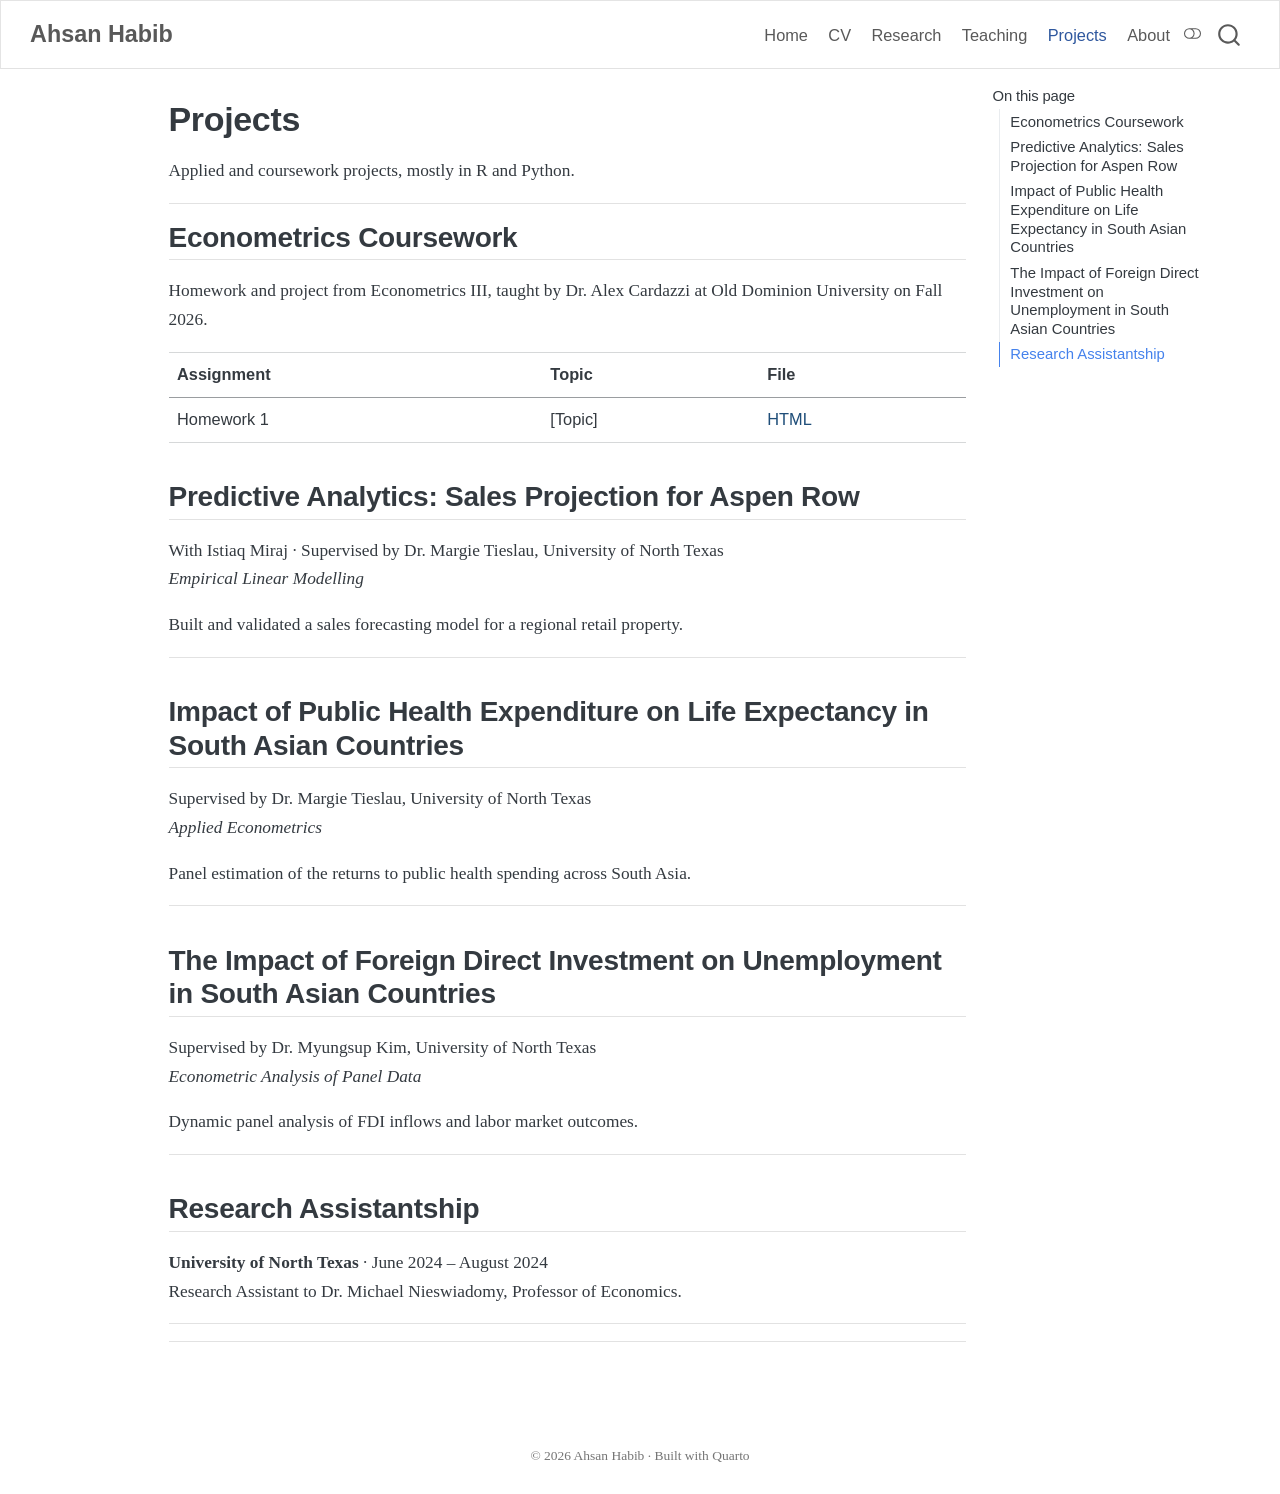
==== commit 36beb52d: "Add Econometrics HW1, fix projects page" ====
--- a/docs/projects.html
+++ b/docs/projects.html
@@ -303,7 +303,8 @@
     <h2 id="toc-title">On this page</h2>
    
   <ul>
-  <li><a href="#predictive-analytics-sales-projection-for-aspen-row" id="toc-predictive-analytics-sales-projection-for-aspen-row" class="nav-link active" data-scroll-target="#predictive-analytics-sales-projection-for-aspen-row">Predictive Analytics: Sales Projection for Aspen Row</a></li>
+  <li><a href="#econometrics-coursework" id="toc-econometrics-coursework" class="nav-link active" data-scroll-target="#econometrics-coursework">Econometrics Coursework</a></li>
+  <li><a href="#predictive-analytics-sales-projection-for-aspen-row" id="toc-predictive-analytics-sales-projection-for-aspen-row" class="nav-link" data-scroll-target="#predictive-analytics-sales-projection-for-aspen-row">Predictive Analytics: Sales Projection for Aspen Row</a></li>
   <li><a href="#impact-of-public-health-expenditure-on-life-expectancy-in-south-asian-countries" id="toc-impact-of-public-health-expenditure-on-life-expectancy-in-south-asian-countries" class="nav-link" data-scroll-target="#impact-of-public-health-expenditure-on-life-expectancy-in-south-asian-countries">Impact of Public Health Expenditure on Life Expectancy in South Asian Countries</a></li>
   <li><a href="#the-impact-of-foreign-direct-investment-on-unemployment-in-south-asian-countries" id="toc-the-impact-of-foreign-direct-investment-on-unemployment-in-south-asian-countries" class="nav-link" data-scroll-target="#the-impact-of-foreign-direct-investment-on-unemployment-in-south-asian-countries">The Impact of Foreign Direct Investment on Unemployment in South Asian Countries</a></li>
   <li><a href="#research-assistantship" id="toc-research-assistantship" class="nav-link" data-scroll-target="#research-assistantship">Research Assistantship</a></li>
@@ -335,11 +336,40 @@
 
 <p>Applied and coursework projects, mostly in R and Python.</p>
 <hr>
+<section id="econometrics-coursework" class="level2">
+<h2 class="anchored" data-anchor-id="econometrics-coursework">Econometrics Coursework</h2>
+<p>Homework and project from Econometrics III, taught by Dr.&nbsp;Alex Cardazzi at Old Dominion University on Fall 2026.</p>
+<table class="caption-top table">
+<thead>
+<tr class="header">
+<th>Assignment</th>
+<th>Topic</th>
+<th>File</th>
+</tr>
+</thead>
+<tbody>
+<tr class="odd">
+<td>Homework 1</td>
+<td>[Topic]</td>
+<td><a href="files/econometrics-hw1.html">HTML</a></td>
+</tr>
+</tbody>
+</table>
+<!-- Add each row back once the assignment is rendered into files/
+| Homework 2 | [Topic] | [HTML](files/econometrics-hw2.html) |
+| Homework 3 | [Topic] | [HTML](files/econometrics-hw3.html) |
+| Homework 4 | [Topic] | [HTML](files/econometrics-hw4.html) |
+| Homework 5 | [Topic] | [HTML](files/econometrics-hw5.html) |
+| Homework 6 | [Topic] | [HTML](files/econometrics-hw6.html) |
+| Final Project | [Topic] | [HTML](files/econometrics-project.html) |
+-->
+</section>
 <section id="predictive-analytics-sales-projection-for-aspen-row" class="level2">
 <h2 class="anchored" data-anchor-id="predictive-analytics-sales-projection-for-aspen-row">Predictive Analytics: Sales Projection for Aspen Row</h2>
 <p>With Istiaq Miraj · Supervised by Dr.&nbsp;Margie Tieslau, University of North Texas<br>
 <em>Empirical Linear Modelling</em></p>
 <p>Built and validated a sales forecasting model for a regional retail property.</p>
+<!-- Link back once the PDF is in files/: [[Report](files/aspen-row-report.pdf)] · [[Slides](files/aspen-row-slides.pdf)] -->
 <hr>
 </section>
 <section id="impact-of-public-health-expenditure-on-life-expectancy-in-south-asian-countries" class="level2">
@@ -347,6 +377,7 @@
 <p>Supervised by Dr.&nbsp;Margie Tieslau, University of North Texas<br>
 <em>Applied Econometrics</em></p>
 <p>Panel estimation of the returns to public health spending across South Asia.</p>
+<!-- Link back once the PDF is in files/: [[Report](files/health-expenditure-life-expectancy.pdf)] -->
 <hr>
 </section>
 <section id="the-impact-of-foreign-direct-investment-on-unemployment-in-south-asian-countries" class="level2">
@@ -354,6 +385,7 @@
 <p>Supervised by Dr.&nbsp;Myungsup Kim, University of North Texas<br>
 <em>Econometric Analysis of Panel Data</em></p>
 <p>Dynamic panel analysis of FDI inflows and labor market outcomes.</p>
+<!-- Link back once the PDF is in files/: [[Report](files/fdi-unemployment.pdf)] -->
 <hr>
 </section>
 <section id="research-assistantship" class="level2">
@@ -361,8 +393,22 @@
 <p><strong>University of North Texas</strong> · June 2024 – August 2024<br>
 Research Assistant to Dr.&nbsp;Michael Nieswiadomy, Professor of Economics.</p>
 <hr>
+<!-- Coursework section — uncomment and fill in real course names once these PDFs exist
+
+## Coursework
+
+Selected assignments from PhD coursework at Old Dominion University.
+
+| Course | Assignment | File |
+|---|---|---|
+| FIN 8XX — [Course Name] | Homework 1 | [PDF](files/fin8xx-hw1.pdf) |
+| FIN 8XX — [Course Name] | Homework 2 | [PDF](files/fin8xx-hw2.pdf) |
+| ECON 8XX — [Course Name] | Problem Set 1 | [PDF](files/econ8xx-ps1.pdf) |
+
+-->
+<hr>
 <!-- As you write code you're willing to share, add repository links here:
-     [GitHub repository](https://github.com/YOURUSERNAME/project-name)
+     [GitHub repository](https://github.com/ahsanhabib-fin/project-name)
 -->
 
 
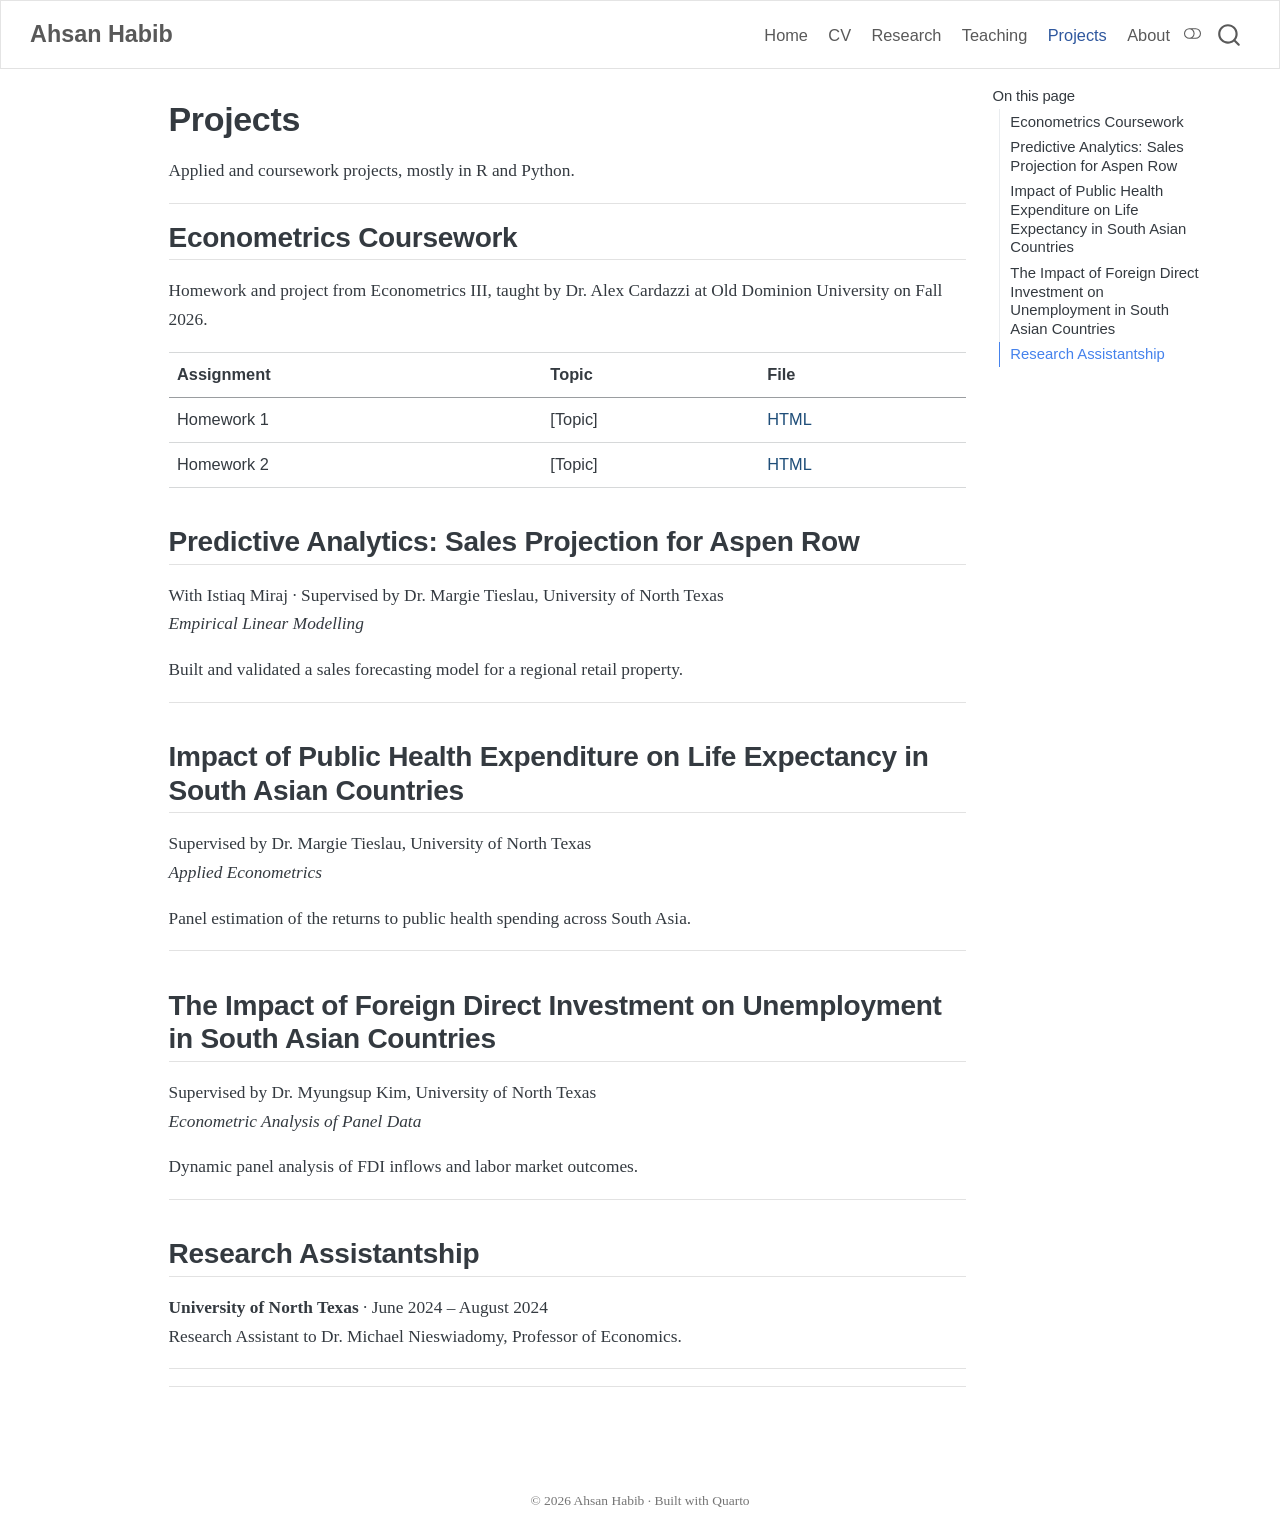
==== commit ca90baa0: "update website" ====
--- a/docs/projects.html
+++ b/docs/projects.html
@@ -353,10 +353,14 @@
 <td>[Topic]</td>
 <td><a href="files/econometrics-hw1.html">HTML</a></td>
 </tr>
+<tr class="even">
+<td>Homework 2</td>
+<td>[Topic]</td>
+<td><a href="files/econometrics-hw2.html">HTML</a></td>
+</tr>
 </tbody>
 </table>
 <!-- Add each row back once the assignment is rendered into files/
-| Homework 2 | [Topic] | [HTML](files/econometrics-hw2.html) |
 | Homework 3 | [Topic] | [HTML](files/econometrics-hw3.html) |
 | Homework 4 | [Topic] | [HTML](files/econometrics-hw4.html) |
 | Homework 5 | [Topic] | [HTML](files/econometrics-hw5.html) |
